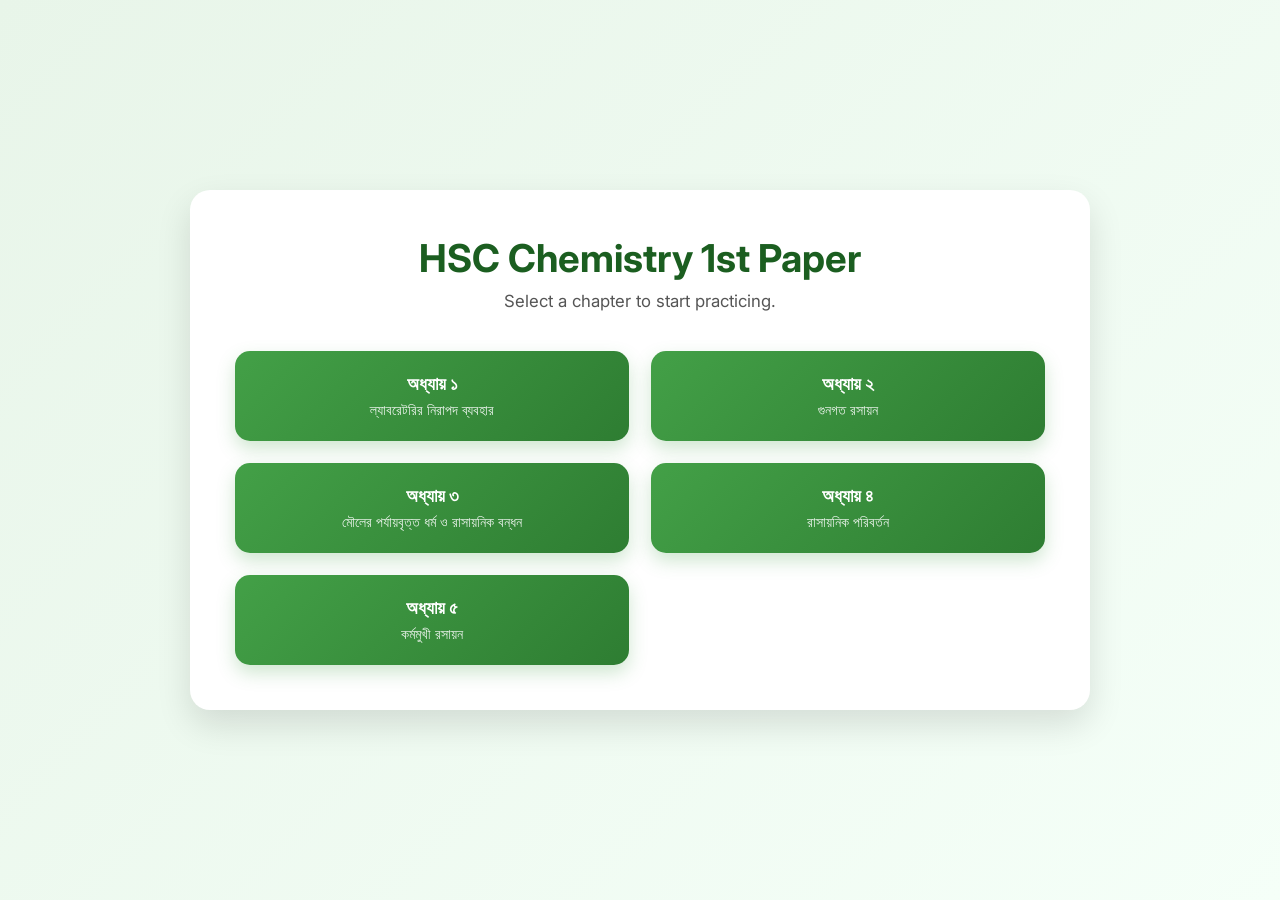
==== index.html @ 8dadea13 "Create index.html" ====
<!DOCTYPE html>
<html lang="en">
<head>
<meta charset="UTF-8">
<meta name="viewport" content="width=device-width, initial-scale=1.0">
<title>HSC Chemistry 1st Paper</title>

<link href="https://fonts.googleapis.com/css2?family=Inter:wght@400;500;600;700&display=swap" rel="stylesheet">

<style>
*{
    margin:0;
    padding:0;
    box-sizing:border-box;
}

body{
    font-family:'Inter',sans-serif;
    background:linear-gradient(135deg,#e8f5e9,#f5fff8);
    min-height:100vh;
    display:flex;
    justify-content:center;
    align-items:center;
    padding:30px;
}

.container{
    width:100%;
    max-width:900px;
    background:white;
    border-radius:20px;
    padding:45px;
    box-shadow:0 15px 35px rgba(0,0,0,.12);
    text-align:center;
}

h1{
    font-size:2.4rem;
    color:#1b5e20;
    margin-bottom:10px;
}

p{
    color:#555;
    margin-bottom:40px;
    font-size:1.05rem;
}

.chapter-grid{
    display:grid;
    grid-template-columns:repeat(auto-fit,minmax(280px,1fr));
    gap:22px;
}

.chapter-btn{
    text-decoration:none;
    background:linear-gradient(135deg,#43a047,#2e7d32);
    color:white;
    padding:22px;
    border-radius:15px;
    font-size:1.1rem;
    font-weight:600;
    transition:.3s;
    box-shadow:0 8px 18px rgba(67,160,71,.25);
}

.chapter-btn:hover{
    transform:translateY(-6px);
    box-shadow:0 15px 28px rgba(67,160,71,.35);
}

.chapter-btn span{
    display:block;
    font-size:.9rem;
    font-weight:400;
    opacity:.9;
    margin-top:6px;
}

@media(max-width:600px){
    .container{
        padding:30px 20px;
    }

    h1{
        font-size:2rem;
    }

    .chapter-btn{
        padding:18px;
    }
}
</style>

</head>
<body>

<div class="container">

    <h1>HSC Chemistry 1st Paper</h1>

    <p>Select a chapter to start practicing.</p>

    <div class="chapter-grid">

        <a href="Safe Use of Laboratory/index.html" class="chapter-btn">
            অধ্যায় ১
            <span>ল্যাবরেটরির নিরাপদ ব্যবহার</span>
        </a>

        <a href="Qualitative Chemistry/index.html" class="chapter-btn">
            অধ্যায় ২
            <span>গুনগত রসায়ন</span>
        </a>

        <a href="chapter3.html" class="chapter-btn">
            অধ্যায় ৩
            <span>মৌলের পর্যায়বৃত্ত ধর্ম ও রাসায়নিক বন্ধন</span>
        </a>

        <a href="Chemical Changes/index.html" class="chapter-btn">
            অধ্যায় ৪
            <span>রাসায়নিক পরিবর্তন</span>
        </a>

        <a href="Application Oriented Chemistry/index.html" class="chapter-btn">
            অধ্যায় ৫
            <span>কর্মমুখী রসায়ন</span>
        </a>

    </div>

</div>

</body>
</html>
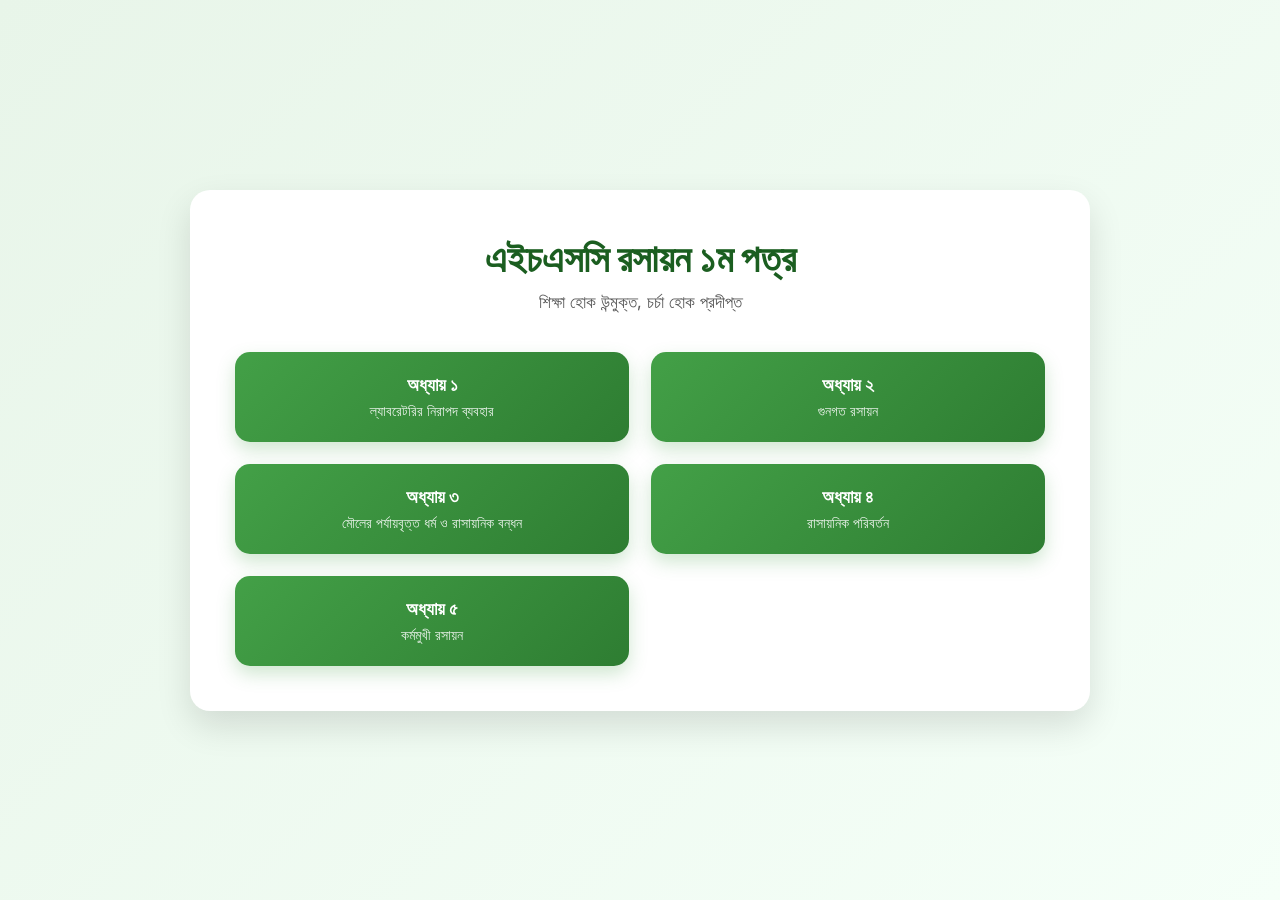
==== commit 4a868ef0: "Finished" ====
--- a/index.html
+++ b/index.html
@@ -6,6 +6,8 @@
 <title>HSC Chemistry 1st Paper</title>
 
 <link href="https://fonts.googleapis.com/css2?family=Inter:wght@400;500;600;700&display=swap" rel="stylesheet">
+<link rel="icon" type="image/png" href="icon.png">
+
 
 <style>
 *{
@@ -97,9 +99,9 @@
 
 <div class="container">
 
-    <h1>HSC Chemistry 1st Paper</h1>
+    <h1>এইচএসসি রসায়ন ১ম পত্র</h1>
 
-    <p>Select a chapter to start practicing.</p>
+    <p>শিক্ষা হোক উন্মুক্ত, চর্চা হোক প্রদীপ্ত</p>
 
     <div class="chapter-grid">
 
@@ -113,7 +115,7 @@
             <span>গুনগত রসায়ন</span>
         </a>
 
-        <a href="chapter3.html" class="chapter-btn">
+        <a href="Periodic Properties of Elements and Chemical Bonding/index.html" class="chapter-btn">
             অধ্যায় ৩
             <span>মৌলের পর্যায়বৃত্ত ধর্ম ও রাসায়নিক বন্ধন</span>
         </a>
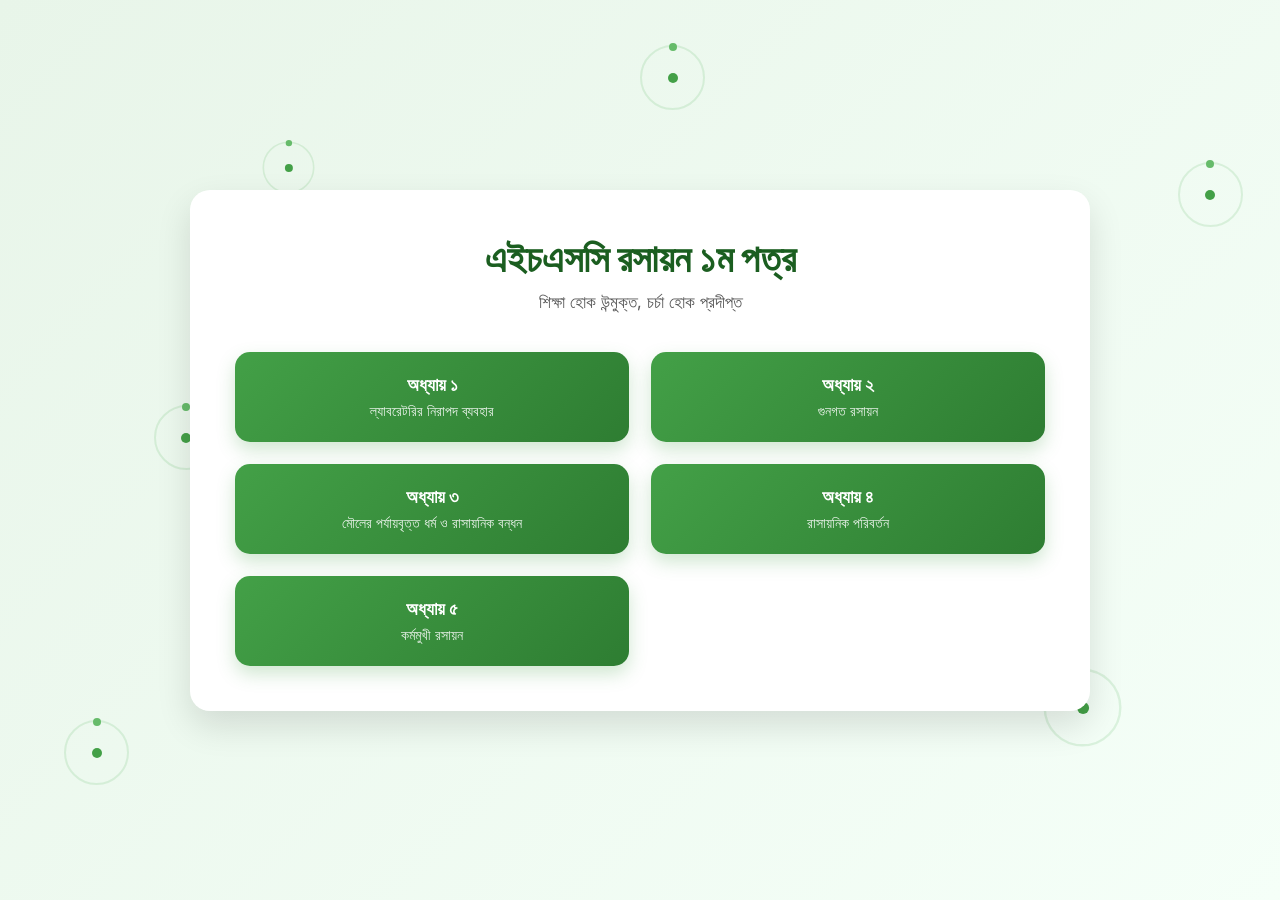
==== commit 9ca11060: "Update index.html" ====
--- a/index.html
+++ b/index.html
@@ -79,6 +79,143 @@
     margin-top:6px;
 }
 
+/* ===========================
+   Animated Chemistry Background
+=========================== */
+
+body{
+    overflow:hidden;
+}
+
+.atoms{
+    position:fixed;
+    inset:0;
+    pointer-events:none;
+    overflow:hidden;
+    z-index:0;
+}
+
+.container{
+    position:relative;
+    z-index:2;
+}
+
+/* Atom */
+
+.atom{
+    position:absolute;
+    width:65px;
+    height:65px;
+    border:2px solid rgba(76,175,80,.15);
+    border-radius:50%;
+    animation:
+        float linear infinite,
+        spin 8s linear infinite;
+}
+
+/* nucleus */
+
+.atom::before{
+    content:"";
+    position:absolute;
+    width:10px;
+    height:10px;
+    background:#43a047;
+    border-radius:50%;
+    left:50%;
+    top:50%;
+    transform:translate(-50%,-50%);
+}
+
+/* electron */
+
+.atom::after{
+    content:"";
+    position:absolute;
+    width:8px;
+    height:8px;
+    background:#66bb6a;
+    border-radius:50%;
+    top:-4px;
+    left:50%;
+    transform:translateX(-50%);
+}
+
+/* Different positions */
+
+.atom:nth-child(1){
+    left:5%;
+    top:80%;
+    animation-duration:24s,8s;
+}
+
+.atom:nth-child(2){
+    left:20%;
+    top:15%;
+    animation-duration:28s,10s;
+    transform:scale(.8);
+}
+
+.atom:nth-child(3){
+    left:40%;
+    top:70%;
+    animation-duration:32s,9s;
+}
+
+.atom:nth-child(4){
+    left:65%;
+    top:25%;
+    animation-duration:26s,7s;
+}
+
+.atom:nth-child(5){
+    left:82%;
+    top:75%;
+    animation-duration:30s,11s;
+    transform:scale(1.2);
+}
+
+.atom:nth-child(6){
+    left:92%;
+    top:18%;
+    animation-duration:34s,9s;
+}
+
+.atom:nth-child(7){
+    left:50%;
+    top:5%;
+    animation-duration:27s,8s;
+}
+
+.atom:nth-child(8){
+    left:12%;
+    top:45%;
+    animation-duration:29s,10s;
+}
+
+/* Animations */
+
+@keyframes spin{
+    from{
+        rotate:0deg;
+    }
+    to{
+        rotate:360deg;
+    }
+}
+
+@keyframes float{
+    0%{
+        transform:translateY(0px);
+    }
+    50%{
+        transform:translateY(-90px);
+    }
+    100%{
+        transform:translateY(0px);
+    }
+}
+
 @media(max-width:600px){
     .container{
         padding:30px 20px;
@@ -97,6 +234,17 @@
 </head>
 <body>
 
+    <div class="atoms">
+    <span class="atom"></span>
+    <span class="atom"></span>
+    <span class="atom"></span>
+    <span class="atom"></span>
+    <span class="atom"></span>
+    <span class="atom"></span>
+    <span class="atom"></span>
+    <span class="atom"></span>
+</div>
+
 <div class="container">
 
     <h1>এইচএসসি রসায়ন ১ম পত্র</h1>
